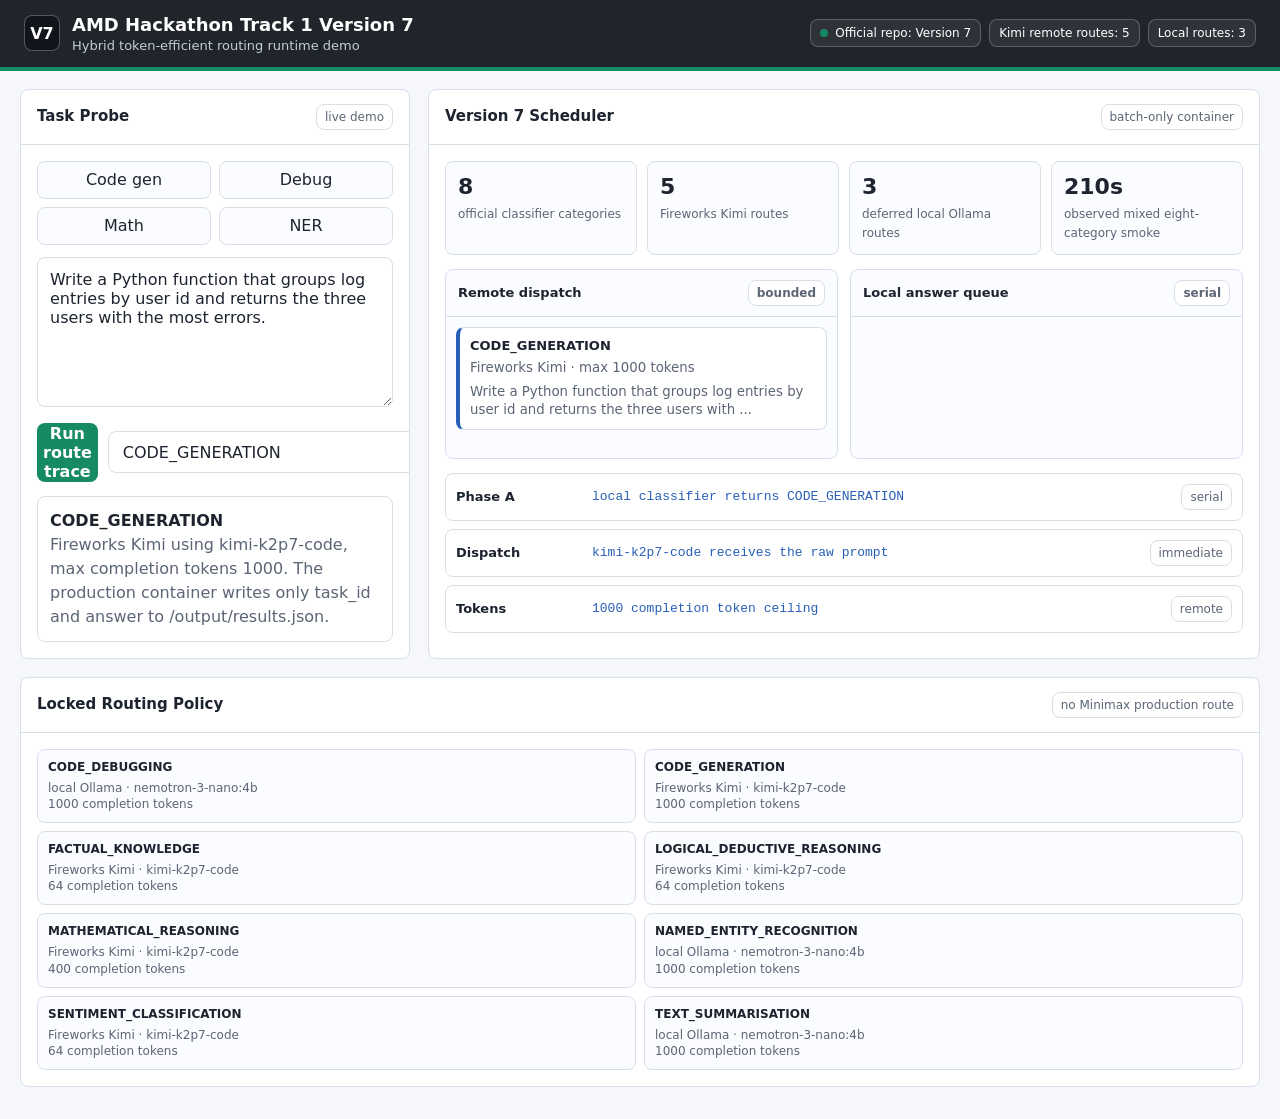
==== demo/index.html @ 4db12491 "Make Version 7 the official submission surface" ====
<!doctype html>
<html lang="en">
<head>
  <meta charset="utf-8">
  <meta name="viewport" content="width=device-width, initial-scale=1">
  <title>AMD Hackathon Version 7 Demo</title>
  <style>
    :root {
      color-scheme: light;
      --ink: #1d2430;
      --muted: #5b6575;
      --line: #d8dee8;
      --panel: #ffffff;
      --bg: #f5f7fb;
      --green: #168a62;
      --blue: #275fb8;
      --amber: #aa6a00;
      --red: #b83a4b;
      --dark: #20242b;
    }

    * {
      box-sizing: border-box;
    }

    body {
      margin: 0;
      min-height: 100vh;
      font-family: Inter, ui-sans-serif, system-ui, -apple-system, BlinkMacSystemFont, "Segoe UI", sans-serif;
      color: var(--ink);
      background: var(--bg);
      letter-spacing: 0;
    }

    button, textarea, select {
      font: inherit;
    }

    .topbar {
      min-height: 64px;
      display: flex;
      align-items: center;
      justify-content: space-between;
      gap: 18px;
      padding: 14px 24px;
      background: var(--dark);
      color: #fff;
      border-bottom: 4px solid var(--green);
    }

    .brand {
      display: flex;
      align-items: center;
      gap: 12px;
      min-width: 0;
    }

    .mark {
      width: 36px;
      height: 36px;
      display: grid;
      place-items: center;
      border: 1px solid rgba(255,255,255,.28);
      border-radius: 8px;
      background: #11151b;
      font-weight: 800;
    }

    h1 {
      margin: 0;
      font-size: 18px;
      line-height: 1.2;
      font-weight: 750;
    }

    .subtitle {
      color: #c4ccd8;
      font-size: 13px;
      margin-top: 2px;
    }

    .status {
      display: flex;
      flex-wrap: wrap;
      justify-content: flex-end;
      gap: 8px;
      font-size: 12px;
    }

    .pill {
      min-height: 28px;
      display: inline-flex;
      align-items: center;
      gap: 7px;
      border-radius: 8px;
      border: 1px solid rgba(255,255,255,.22);
      padding: 5px 9px;
      background: rgba(255,255,255,.07);
      white-space: nowrap;
    }

    .dot {
      width: 8px;
      height: 8px;
      border-radius: 50%;
      background: var(--green);
    }

    main {
      width: min(1240px, calc(100vw - 32px));
      margin: 18px auto 32px;
      display: grid;
      grid-template-columns: minmax(280px, 390px) minmax(0, 1fr);
      gap: 18px;
    }

    .panel {
      background: var(--panel);
      border: 1px solid var(--line);
      border-radius: 8px;
      overflow: hidden;
    }

    .panel-head {
      padding: 14px 16px;
      border-bottom: 1px solid var(--line);
      display: flex;
      justify-content: space-between;
      align-items: center;
      gap: 12px;
    }

    h2 {
      margin: 0;
      font-size: 15px;
      line-height: 1.25;
    }

    .body {
      padding: 16px;
    }

    .samples {
      display: grid;
      grid-template-columns: 1fr 1fr;
      gap: 8px;
      margin-bottom: 12px;
    }

    .sample {
      min-height: 38px;
      border: 1px solid var(--line);
      border-radius: 8px;
      background: #fbfcff;
      color: var(--ink);
      cursor: pointer;
    }

    .sample:hover {
      border-color: var(--blue);
    }

    textarea {
      width: 100%;
      min-height: 150px;
      resize: vertical;
      border: 1px solid var(--line);
      border-radius: 8px;
      padding: 12px;
      color: var(--ink);
      background: #fff;
    }

    .actions {
      display: grid;
      grid-template-columns: 1fr auto;
      gap: 10px;
      margin-top: 12px;
      align-items: center;
    }

    .primary {
      min-height: 42px;
      border: 0;
      border-radius: 8px;
      background: var(--green);
      color: #fff;
      font-weight: 750;
      cursor: pointer;
    }

    select {
      min-height: 42px;
      border: 1px solid var(--line);
      border-radius: 8px;
      background: #fff;
      color: var(--ink);
      padding: 0 10px;
    }

    .grid {
      display: grid;
      grid-template-columns: repeat(4, minmax(0, 1fr));
      gap: 10px;
    }

    .metric {
      padding: 12px;
      border: 1px solid var(--line);
      border-radius: 8px;
      background: #fbfcff;
      min-height: 86px;
    }

    .metric b {
      display: block;
      font-size: 22px;
      margin-bottom: 4px;
    }

    .metric span {
      color: var(--muted);
      font-size: 12px;
      line-height: 1.3;
    }

    .lane-wrap {
      display: grid;
      grid-template-columns: 1fr 1fr;
      gap: 12px;
      margin-top: 14px;
    }

    .lane {
      border: 1px solid var(--line);
      border-radius: 8px;
      min-height: 190px;
      background: #fbfcff;
    }

    .lane-title {
      padding: 10px 12px;
      border-bottom: 1px solid var(--line);
      display: flex;
      align-items: center;
      justify-content: space-between;
      font-size: 13px;
      font-weight: 750;
    }

    .token {
      display: inline-flex;
      min-height: 26px;
      align-items: center;
      border-radius: 8px;
      padding: 3px 8px;
      font-size: 12px;
      border: 1px solid var(--line);
      background: #fff;
      color: var(--muted);
    }

    .queue {
      display: grid;
      gap: 8px;
      padding: 10px;
    }

    .task {
      border-radius: 8px;
      border: 1px solid var(--line);
      background: #fff;
      padding: 10px;
      display: grid;
      gap: 6px;
    }

    .task strong {
      font-size: 13px;
    }

    .task small {
      color: var(--muted);
      line-height: 1.35;
    }

    .remote {
      border-left: 4px solid var(--blue);
    }

    .local {
      border-left: 4px solid var(--green);
    }

    .trace {
      display: grid;
      gap: 8px;
      margin-top: 14px;
    }

    .trace-row {
      display: grid;
      grid-template-columns: 126px 1fr auto;
      gap: 10px;
      align-items: center;
      padding: 10px;
      border: 1px solid var(--line);
      border-radius: 8px;
      background: #fff;
      font-size: 13px;
    }

    .trace-row code {
      color: var(--blue);
      word-break: break-word;
    }

    .policy {
      display: grid;
      grid-template-columns: repeat(2, minmax(0, 1fr));
      gap: 8px;
    }

    .policy-item {
      min-height: 74px;
      padding: 10px;
      border: 1px solid var(--line);
      border-radius: 8px;
      background: #fbfcff;
    }

    .policy-item strong {
      display: block;
      font-size: 12px;
      word-break: break-word;
      margin-bottom: 6px;
    }

    .policy-item span {
      display: block;
      color: var(--muted);
      font-size: 12px;
      line-height: 1.35;
    }

    .answer {
      margin-top: 14px;
      border: 1px solid var(--line);
      border-radius: 8px;
      padding: 12px;
      background: #fff;
      min-height: 98px;
      line-height: 1.5;
    }

    .muted {
      color: var(--muted);
    }

    @media (max-width: 900px) {
      .topbar {
        align-items: flex-start;
        flex-direction: column;
      }

      .status {
        justify-content: flex-start;
      }

      main {
        grid-template-columns: 1fr;
      }

      .grid, .lane-wrap, .policy {
        grid-template-columns: 1fr;
      }

      .trace-row {
        grid-template-columns: 1fr;
      }
    }
  </style>
</head>
<body>
  <header class="topbar">
    <div class="brand">
      <div class="mark">V7</div>
      <div>
        <h1>AMD Hackathon Track 1 Version 7</h1>
        <div class="subtitle">Hybrid token-efficient routing runtime demo</div>
      </div>
    </div>
    <div class="status">
      <span class="pill"><span class="dot"></span> Official repo: Version 7</span>
      <span class="pill">Kimi remote routes: 5</span>
      <span class="pill">Local routes: 3</span>
    </div>
  </header>

  <main>
    <section class="panel">
      <div class="panel-head">
        <h2>Task Probe</h2>
        <span class="token">live demo</span>
      </div>
      <div class="body">
        <div class="samples" id="samples"></div>
        <textarea id="prompt" spellcheck="false"></textarea>
        <div class="actions">
          <button class="primary" id="route">Run route trace</button>
          <select id="category"></select>
        </div>
        <div class="answer" id="answer"></div>
      </div>
    </section>

    <section class="panel">
      <div class="panel-head">
        <h2>Version 7 Scheduler</h2>
        <span class="token">batch-only container</span>
      </div>
      <div class="body">
        <div class="grid">
          <div class="metric"><b>8</b><span>official classifier categories</span></div>
          <div class="metric"><b>5</b><span>Fireworks Kimi routes</span></div>
          <div class="metric"><b>3</b><span>deferred local Ollama routes</span></div>
          <div class="metric"><b>210s</b><span>observed mixed eight-category smoke</span></div>
        </div>

        <div class="lane-wrap">
          <div class="lane">
            <div class="lane-title">Remote dispatch <span class="token">bounded</span></div>
            <div class="queue" id="remoteQueue"></div>
          </div>
          <div class="lane">
            <div class="lane-title">Local answer queue <span class="token">serial</span></div>
            <div class="queue" id="localQueue"></div>
          </div>
        </div>

        <div class="trace" id="trace"></div>
      </div>
    </section>

    <section class="panel" style="grid-column: 1 / -1;">
      <div class="panel-head">
        <h2>Locked Routing Policy</h2>
        <span class="token">no Minimax production route</span>
      </div>
      <div class="body">
        <div class="policy" id="policy"></div>
      </div>
    </section>
  </main>

  <script>
    const policy = {
      CODE_DEBUGGING: ["local Ollama", "nemotron-3-nano:4b", 1000],
      CODE_GENERATION: ["Fireworks Kimi", "kimi-k2p7-code", 1000],
      FACTUAL_KNOWLEDGE: ["Fireworks Kimi", "kimi-k2p7-code", 64],
      LOGICAL_DEDUCTIVE_REASONING: ["Fireworks Kimi", "kimi-k2p7-code", 64],
      MATHEMATICAL_REASONING: ["Fireworks Kimi", "kimi-k2p7-code", 400],
      NAMED_ENTITY_RECOGNITION: ["local Ollama", "nemotron-3-nano:4b", 1000],
      SENTIMENT_CLASSIFICATION: ["Fireworks Kimi", "kimi-k2p7-code", 64],
      TEXT_SUMMARISATION: ["local Ollama", "nemotron-3-nano:4b", 1000]
    };

    const samples = [
      ["Code gen", "Write a Python function that groups log entries by user id and returns the three users with the most errors."],
      ["Debug", "This JavaScript promise chain swallows errors and returns undefined. Find the bug and rewrite it safely."],
      ["Math", "A container has 7 red balls and 5 blue balls. Two are drawn without replacement. What is the probability both are red?"],
      ["NER", "Extract the person, organization, and location entities from: Ada Lovelace visited the Royal Society in London."]
    ];

    const promptEl = document.getElementById("prompt");
    const categoryEl = document.getElementById("category");
    const answerEl = document.getElementById("answer");
    const remoteQueueEl = document.getElementById("remoteQueue");
    const localQueueEl = document.getElementById("localQueue");
    const traceEl = document.getElementById("trace");
    const policyEl = document.getElementById("policy");

    for (const category of Object.keys(policy)) {
      const option = document.createElement("option");
      option.value = category;
      option.textContent = category;
      categoryEl.append(option);
    }

    for (const [label, text] of samples) {
      const button = document.createElement("button");
      button.className = "sample";
      button.textContent = label;
      button.addEventListener("click", () => {
        promptEl.value = text;
        categoryEl.value = inferCategory(text);
        render();
      });
      document.getElementById("samples").append(button);
    }

    for (const [category, route] of Object.entries(policy)) {
      const item = document.createElement("div");
      item.className = "policy-item";
      item.innerHTML = `<strong>${category}</strong><span>${route[0]} · ${route[1]}</span><span>${route[2]} completion tokens</span>`;
      policyEl.append(item);
    }

    function inferCategory(text) {
      const lower = text.toLowerCase();
      if (lower.includes("debug") || lower.includes("bug") || lower.includes("error")) return "CODE_DEBUGGING";
      if (lower.includes("extract") || lower.includes("entity")) return "NAMED_ENTITY_RECOGNITION";
      if (lower.includes("summar")) return "TEXT_SUMMARISATION";
      if (lower.includes("probability") || lower.includes("calculate") || lower.includes("equation")) return "MATHEMATICAL_REASONING";
      if (lower.includes("sentiment") || lower.includes("positive") || lower.includes("negative")) return "SENTIMENT_CLASSIFICATION";
      if (lower.includes("logic") || lower.includes("deduce")) return "LOGICAL_DEDUCTIVE_REASONING";
      if (lower.includes("write") || lower.includes("function") || lower.includes("code")) return "CODE_GENERATION";
      return "FACTUAL_KNOWLEDGE";
    }

    function taskCard(category, prompt) {
      const route = policy[category];
      const item = document.createElement("div");
      item.className = `task ${route[0].startsWith("Fireworks") ? "remote" : "local"}`;
      item.innerHTML = `<strong>${category}</strong><small>${route[0]} · max ${route[2]} tokens</small><small>${prompt.slice(0, 92)}${prompt.length > 92 ? "..." : ""}</small>`;
      return item;
    }

    function traceRow(step, detail, status) {
      const row = document.createElement("div");
      row.className = "trace-row";
      row.innerHTML = `<strong>${step}</strong><code>${detail}</code><span class="token">${status}</span>`;
      return row;
    }

    function render() {
      const prompt = promptEl.value.trim();
      const category = categoryEl.value;
      const route = policy[category];
      remoteQueueEl.innerHTML = "";
      localQueueEl.innerHTML = "";
      traceEl.innerHTML = "";

      const target = route[0].startsWith("Fireworks") ? remoteQueueEl : localQueueEl;
      target.append(taskCard(category, prompt || "Official task prompt"));

      traceEl.append(traceRow("Phase A", "local classifier returns " + category, "serial"));
      if (route[0].startsWith("Fireworks")) {
        traceEl.append(traceRow("Dispatch", route[1] + " receives the raw prompt", "immediate"));
        traceEl.append(traceRow("Tokens", String(route[2]) + " completion token ceiling", "remote"));
      } else {
        traceEl.append(traceRow("Barrier", "task waits until all prompts are classified", "deferred"));
        traceEl.append(traceRow("Local", route[1] + " answers after the barrier", "serial"));
      }

      answerEl.innerHTML = `<strong>${category}</strong><br><span class="muted">${route[0]} using ${route[1]}, max completion tokens ${route[2]}. The production container writes only task_id and answer to /output/results.json.</span>`;
    }

    document.getElementById("route").addEventListener("click", () => {
      categoryEl.value = inferCategory(promptEl.value);
      render();
    });

    categoryEl.addEventListener("change", render);
    promptEl.value = samples[0][1];
    categoryEl.value = "CODE_GENERATION";
    render();
  </script>
</body>
</html>
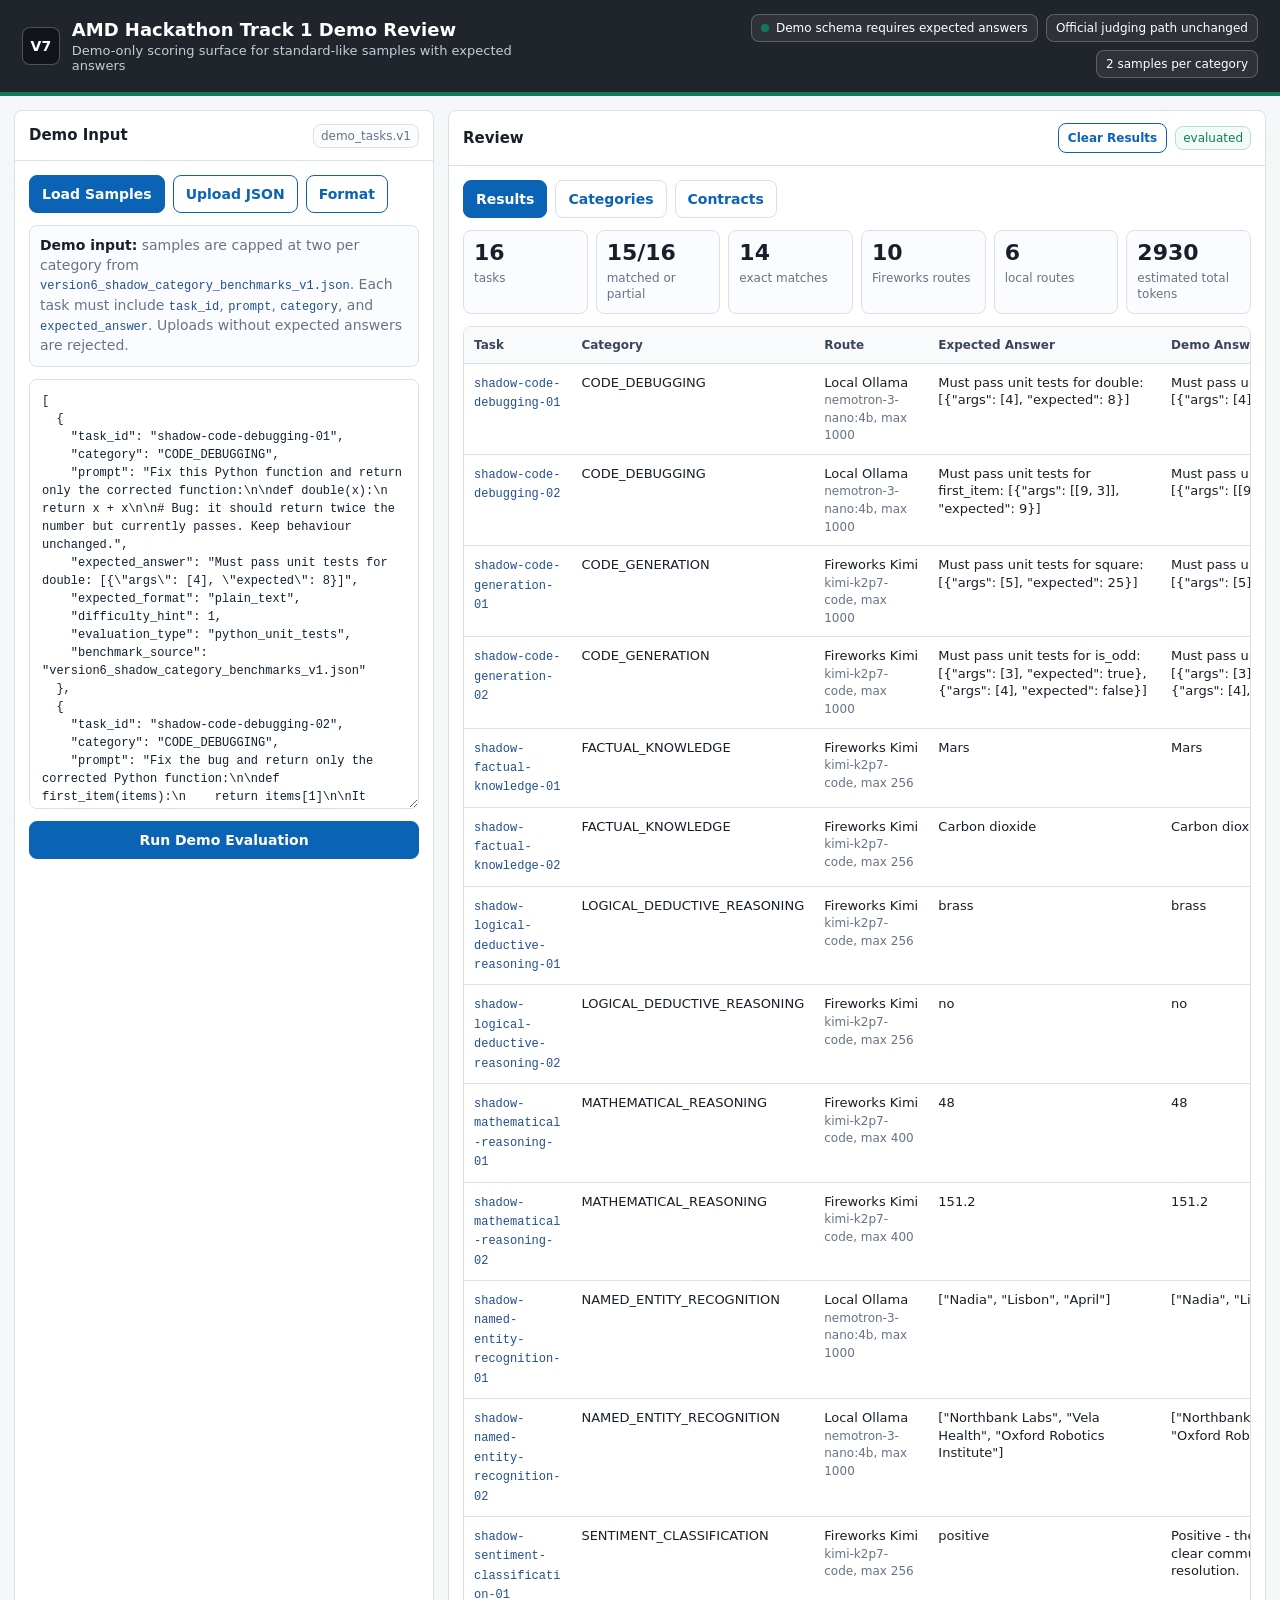
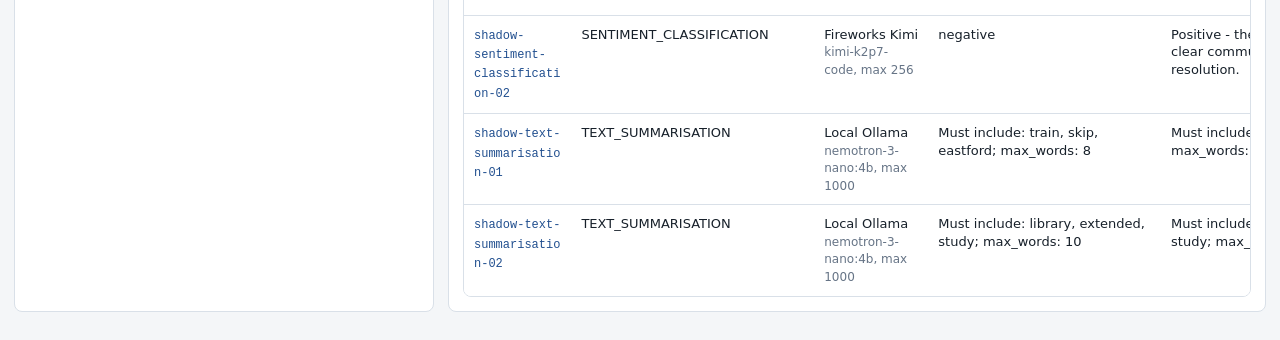
==== commit 83c60536: "Finalize version7 routing policy and demo review UI" ====
--- a/demo/index.html
+++ b/demo/index.html
@@ -3,20 +3,20 @@
 <head>
   <meta charset="utf-8">
   <meta name="viewport" content="width=device-width, initial-scale=1">
-  <title>AMD Hackathon Version 7 Demo</title>
+  <title>AMD Hackathon Version 7 Demo Review</title>
   <style>
     :root {
       color-scheme: light;
-      --ink: #1d2430;
-      --muted: #5b6575;
-      --line: #d8dee8;
+      --bg: #f4f6f8;
       --panel: #ffffff;
-      --bg: #f5f7fb;
-      --green: #168a62;
-      --blue: #275fb8;
-      --amber: #aa6a00;
-      --red: #b83a4b;
+      --ink: #17202a;
+      --muted: #667486;
+      --line: #d9e0e8;
       --dark: #20242b;
+      --green: #147a55;
+      --blue: #0b63b6;
+      --amber: #9a5b00;
+      --red: #b42318;
     }
 
     * {
@@ -26,57 +26,75 @@
     body {
       margin: 0;
       min-height: 100vh;
+      background: var(--bg);
+      color: var(--ink);
       font-family: Inter, ui-sans-serif, system-ui, -apple-system, BlinkMacSystemFont, "Segoe UI", sans-serif;
-      color: var(--ink);
-      background: var(--bg);
+      font-size: 14px;
       letter-spacing: 0;
     }
 
-    button, textarea, select {
+    button,
+    textarea,
+    input {
       font: inherit;
     }
 
     .topbar {
-      min-height: 64px;
+      min-height: 68px;
       display: flex;
       align-items: center;
       justify-content: space-between;
       gap: 18px;
-      padding: 14px 24px;
+      padding: 14px 22px;
       background: var(--dark);
       color: #fff;
       border-bottom: 4px solid var(--green);
     }
 
     .brand {
+      min-width: 0;
       display: flex;
       align-items: center;
       gap: 12px;
-      min-width: 0;
     }
 
     .mark {
-      width: 36px;
-      height: 36px;
+      width: 38px;
+      height: 38px;
       display: grid;
       place-items: center;
-      border: 1px solid rgba(255,255,255,.28);
-      border-radius: 8px;
+      border-radius: 8px;
+      border: 1px solid rgba(255,255,255,.26);
       background: #11151b;
       font-weight: 800;
     }
 
+    h1,
+    h2,
+    h3,
+    p {
+      margin: 0;
+    }
+
     h1 {
-      margin: 0;
       font-size: 18px;
       line-height: 1.2;
-      font-weight: 750;
+    }
+
+    h2 {
+      font-size: 15px;
+      line-height: 1.25;
+    }
+
+    h3 {
+      font-size: 13px;
+      line-height: 1.25;
     }
 
     .subtitle {
+      margin-top: 2px;
       color: #c4ccd8;
       font-size: 13px;
-      margin-top: 2px;
     }
 
     .status {
@@ -107,14 +125,15 @@
     }
 
     main {
-      width: min(1240px, calc(100vw - 32px));
-      margin: 18px auto 32px;
+      width: min(1440px, calc(100vw - 28px));
+      margin: 14px auto 28px;
       display: grid;
-      grid-template-columns: minmax(280px, 390px) minmax(0, 1fr);
-      gap: 18px;
+      grid-template-columns: minmax(330px, 420px) minmax(0, 1fr);
+      gap: 14px;
     }
 
     .panel {
+      min-width: 0;
       background: var(--panel);
       border: 1px solid var(--line);
       border-radius: 8px;
@@ -122,242 +141,311 @@
     }
 
     .panel-head {
-      padding: 14px 16px;
-      border-bottom: 1px solid var(--line);
-      display: flex;
-      justify-content: space-between;
-      align-items: center;
-      gap: 12px;
-    }
-
-    h2 {
-      margin: 0;
-      font-size: 15px;
-      line-height: 1.25;
-    }
-
-    .body {
-      padding: 16px;
-    }
-
-    .samples {
-      display: grid;
-      grid-template-columns: 1fr 1fr;
-      gap: 8px;
-      margin-bottom: 12px;
-    }
-
-    .sample {
-      min-height: 38px;
-      border: 1px solid var(--line);
-      border-radius: 8px;
-      background: #fbfcff;
-      color: var(--ink);
-      cursor: pointer;
-    }
-
-    .sample:hover {
-      border-color: var(--blue);
-    }
-
-    textarea {
-      width: 100%;
-      min-height: 150px;
-      resize: vertical;
-      border: 1px solid var(--line);
-      border-radius: 8px;
-      padding: 12px;
-      color: var(--ink);
-      background: #fff;
-    }
-
-    .actions {
-      display: grid;
-      grid-template-columns: 1fr auto;
-      gap: 10px;
-      margin-top: 12px;
-      align-items: center;
-    }
-
-    .primary {
-      min-height: 42px;
-      border: 0;
-      border-radius: 8px;
-      background: var(--green);
-      color: #fff;
-      font-weight: 750;
-      cursor: pointer;
-    }
-
-    select {
-      min-height: 42px;
-      border: 1px solid var(--line);
-      border-radius: 8px;
-      background: #fff;
-      color: var(--ink);
-      padding: 0 10px;
-    }
-
-    .grid {
-      display: grid;
-      grid-template-columns: repeat(4, minmax(0, 1fr));
-      gap: 10px;
-    }
-
-    .metric {
-      padding: 12px;
-      border: 1px solid var(--line);
-      border-radius: 8px;
-      background: #fbfcff;
-      min-height: 86px;
-    }
-
-    .metric b {
-      display: block;
-      font-size: 22px;
-      margin-bottom: 4px;
-    }
-
-    .metric span {
-      color: var(--muted);
-      font-size: 12px;
-      line-height: 1.3;
-    }
-
-    .lane-wrap {
-      display: grid;
-      grid-template-columns: 1fr 1fr;
-      gap: 12px;
-      margin-top: 14px;
-    }
-
-    .lane {
-      border: 1px solid var(--line);
-      border-radius: 8px;
-      min-height: 190px;
-      background: #fbfcff;
-    }
-
-    .lane-title {
-      padding: 10px 12px;
-      border-bottom: 1px solid var(--line);
+      min-height: 50px;
       display: flex;
       align-items: center;
       justify-content: space-between;
-      font-size: 13px;
+      gap: 10px;
+      padding: 12px 14px;
+      border-bottom: 1px solid var(--line);
+    }
+
+    .body {
+      padding: 14px;
+    }
+
+    .stack {
+      display: grid;
+      gap: 12px;
+    }
+
+    .toolbar {
+      display: flex;
+      flex-wrap: wrap;
+      align-items: center;
+      gap: 8px;
+    }
+
+    .head-actions {
+      display: flex;
+      flex-wrap: wrap;
+      align-items: center;
+      justify-content: flex-end;
+      gap: 8px;
+    }
+
+    button,
+    .file-label {
+      min-height: 38px;
+      border: 1px solid var(--blue);
+      border-radius: 8px;
+      background: var(--blue);
+      color: #fff;
+      padding: 0 12px;
       font-weight: 750;
-    }
-
-    .token {
+      cursor: pointer;
       display: inline-flex;
-      min-height: 26px;
       align-items: center;
-      border-radius: 8px;
-      padding: 3px 8px;
+      justify-content: center;
+      gap: 6px;
+    }
+
+    button.secondary,
+    .file-label {
+      background: #fff;
+      color: var(--blue);
+    }
+
+    button.small {
+      min-height: 30px;
+      padding: 0 9px;
       font-size: 12px;
+    }
+
+    button:disabled {
+      opacity: .62;
+      cursor: not-allowed;
+    }
+
+    input[type="file"] {
+      position: absolute;
+      width: 1px;
+      height: 1px;
+      opacity: 0;
+      pointer-events: none;
+    }
+
+    textarea {
+      width: 100%;
+      min-height: 430px;
+      resize: vertical;
       border: 1px solid var(--line);
+      border-radius: 8px;
+      padding: 12px;
+      color: #102033;
       background: #fff;
+      font: 12px/1.5 ui-monospace, SFMono-Regular, Menlo, Monaco, Consolas, "Liberation Mono", monospace;
+      outline: none;
+    }
+
+    .notice {
+      border: 1px solid var(--line);
+      border-radius: 8px;
+      padding: 10px;
+      background: #fbfcff;
       color: var(--muted);
-    }
-
-    .queue {
+      line-height: 1.4;
+    }
+
+    .notice strong {
+      color: var(--ink);
+    }
+
+    .error {
+      display: none;
+      border-color: #f1b8bf;
+      background: #fff5f6;
+      color: var(--red);
+    }
+
+    .error.active {
+      display: block;
+    }
+
+    .tabs {
+      display: flex;
+      flex-wrap: wrap;
+      gap: 8px;
+      margin-bottom: 12px;
+    }
+
+    .tab {
+      background: #fff;
+      color: var(--blue);
+      border-color: var(--line);
+    }
+
+    .tab.active {
+      background: var(--blue);
+      color: #fff;
+      border-color: var(--blue);
+    }
+
+    .view {
+      display: none;
+    }
+
+    .view.active {
       display: grid;
+      gap: 12px;
+    }
+
+    .metrics {
+      display: grid;
+      grid-template-columns: repeat(6, minmax(120px, 1fr));
       gap: 8px;
-      padding: 10px;
-    }
-
-    .task {
-      border-radius: 8px;
+    }
+
+    .metric {
+      min-height: 82px;
       border: 1px solid var(--line);
-      background: #fff;
+      border-radius: 8px;
+      background: #fbfcff;
       padding: 10px;
       display: grid;
-      gap: 6px;
-    }
-
-    .task strong {
-      font-size: 13px;
-    }
-
-    .task small {
-      color: var(--muted);
-      line-height: 1.35;
-    }
-
-    .remote {
-      border-left: 4px solid var(--blue);
-    }
-
-    .local {
-      border-left: 4px solid var(--green);
-    }
-
-    .trace {
-      display: grid;
-      gap: 8px;
-      margin-top: 14px;
-    }
-
-    .trace-row {
-      display: grid;
-      grid-template-columns: 126px 1fr auto;
-      gap: 10px;
-      align-items: center;
-      padding: 10px;
-      border: 1px solid var(--line);
-      border-radius: 8px;
-      background: #fff;
-      font-size: 13px;
-    }
-
-    .trace-row code {
-      color: var(--blue);
-      word-break: break-word;
-    }
-
-    .policy {
-      display: grid;
-      grid-template-columns: repeat(2, minmax(0, 1fr));
-      gap: 8px;
-    }
-
-    .policy-item {
-      min-height: 74px;
-      padding: 10px;
-      border: 1px solid var(--line);
-      border-radius: 8px;
-      background: #fbfcff;
-    }
-
-    .policy-item strong {
-      display: block;
-      font-size: 12px;
-      word-break: break-word;
-      margin-bottom: 6px;
-    }
-
-    .policy-item span {
-      display: block;
+      align-content: start;
+      gap: 5px;
+    }
+
+    .metric b {
+      font-size: 22px;
+      line-height: 1.1;
+    }
+
+    .metric span,
+    .muted {
       color: var(--muted);
       font-size: 12px;
       line-height: 1.35;
     }
 
-    .answer {
-      margin-top: 14px;
+    .category-grid {
+      display: grid;
+      grid-template-columns: repeat(4, minmax(0, 1fr));
+      gap: 8px;
+    }
+
+    .category {
+      min-height: 96px;
+      border: 1px solid var(--line);
+      border-radius: 8px;
+      padding: 10px;
+      background: #fff;
+      display: grid;
+      gap: 7px;
+    }
+
+    .category h3 {
+      word-break: break-word;
+    }
+
+    .chips {
+      display: flex;
+      flex-wrap: wrap;
+      gap: 6px;
+    }
+
+    .chip {
+      min-height: 24px;
+      display: inline-flex;
+      align-items: center;
+      border: 1px solid var(--line);
+      border-radius: 8px;
+      padding: 2px 7px;
+      color: var(--muted);
+      background: #fbfcff;
+      font-size: 12px;
+      white-space: nowrap;
+    }
+
+    .chip.ok {
+      color: var(--green);
+      border-color: #b9dfcf;
+      background: #f2fbf7;
+    }
+
+    .chip.warn {
+      color: var(--amber);
+      border-color: #f0d2a3;
+      background: #fff8ec;
+    }
+
+    .chip.bad {
+      color: var(--red);
+      border-color: #f1b8bf;
+      background: #fff5f6;
+    }
+
+    .table-wrap {
+      overflow: auto;
+      border: 1px solid var(--line);
+      border-radius: 8px;
+      background: #fff;
+    }
+
+    table {
+      width: 100%;
+      min-width: 1120px;
+      border-collapse: collapse;
+    }
+
+    th,
+    td {
+      padding: 10px;
+      border-bottom: 1px solid var(--line);
+      text-align: left;
+      vertical-align: top;
+      font-size: 13px;
+      line-height: 1.35;
+    }
+
+    th {
+      background: #f8fafc;
+      color: #39465a;
+      font-size: 12px;
+      font-weight: 800;
+      position: sticky;
+      top: 0;
+      z-index: 1;
+    }
+
+    tr:last-child td {
+      border-bottom: 0;
+    }
+
+    code {
+      font: 12px/1.45 ui-monospace, SFMono-Regular, Menlo, Monaco, Consolas, "Liberation Mono", monospace;
+      color: #214f8f;
+      word-break: break-word;
+    }
+
+    .contract-grid {
+      display: grid;
+      grid-template-columns: repeat(2, minmax(0, 1fr));
+      gap: 12px;
+    }
+
+    .contract {
       border: 1px solid var(--line);
       border-radius: 8px;
       padding: 12px;
       background: #fff;
-      min-height: 98px;
-      line-height: 1.5;
-    }
-
-    .muted {
-      color: var(--muted);
-    }
-
-    @media (max-width: 900px) {
+      display: grid;
+      gap: 8px;
+    }
+
+    .contract pre {
+      margin: 0;
+      overflow: auto;
+      border: 1px solid var(--line);
+      border-radius: 8px;
+      padding: 10px;
+      background: #fbfcff;
+      font: 12px/1.45 ui-monospace, SFMono-Regular, Menlo, Monaco, Consolas, "Liberation Mono", monospace;
+    }
+
+    @media (max-width: 1100px) {
+      main {
+        grid-template-columns: 1fr;
+      }
+
+      .metrics,
+      .category-grid {
+        grid-template-columns: repeat(2, minmax(0, 1fr));
+      }
+    }
+
+    @media (max-width: 700px) {
       .topbar {
         align-items: flex-start;
         flex-direction: column;
@@ -367,15 +455,9 @@
         justify-content: flex-start;
       }
 
-      main {
-        grid-template-columns: 1fr;
-      }
-
-      .grid, .lane-wrap, .policy {
-        grid-template-columns: 1fr;
-      }
-
-      .trace-row {
+      .metrics,
+      .category-grid,
+      .contract-grid {
         grid-template-columns: 1fr;
       }
     }
@@ -386,185 +468,549 @@
     <div class="brand">
       <div class="mark">V7</div>
       <div>
-        <h1>AMD Hackathon Track 1 Version 7</h1>
-        <div class="subtitle">Hybrid token-efficient routing runtime demo</div>
+        <h1>AMD Hackathon Track 1 Demo Review</h1>
+        <div class="subtitle">Demo-only scoring surface for standard-like samples with expected answers</div>
       </div>
     </div>
     <div class="status">
-      <span class="pill"><span class="dot"></span> Official repo: Version 7</span>
-      <span class="pill">Kimi remote routes: 5</span>
-      <span class="pill">Local routes: 3</span>
+      <span class="pill"><span class="dot"></span> Demo schema requires expected answers</span>
+      <span class="pill">Official judging path unchanged</span>
+      <span class="pill">2 samples per category</span>
     </div>
   </header>
 
   <main>
     <section class="panel">
       <div class="panel-head">
-        <h2>Task Probe</h2>
-        <span class="token">live demo</span>
+        <h2>Demo Input</h2>
+        <span class="chip">demo_tasks.v1</span>
+      </div>
+      <div class="body stack">
+        <div class="toolbar">
+          <button id="loadSamples" type="button">Load Samples</button>
+          <label class="file-label" for="fileInput">Upload JSON</label>
+          <input id="fileInput" type="file" accept="application/json,.json">
+          <button class="secondary" id="formatJson" type="button">Format</button>
+        </div>
+        <div class="notice">
+          <strong>Demo input:</strong> samples are capped at two per category from <code>version6_shadow_category_benchmarks_v1.json</code>. Each task must include <code>task_id</code>, <code>prompt</code>, <code>category</code>, and <code>expected_answer</code>. Uploads without expected answers are rejected.
+        </div>
+        <div class="notice error" id="errorBox"></div>
+        <textarea id="taskInput" spellcheck="false"></textarea>
+        <button id="runDemo" type="button">Run Demo Evaluation</button>
+      </div>
+    </section>
+
+    <section class="panel">
+      <div class="panel-head">
+        <h2>Review</h2>
+        <div class="head-actions">
+          <button class="secondary small" id="clearResults" type="button">Clear Results</button>
+          <span class="chip ok" id="reviewState">ready</span>
+        </div>
       </div>
       <div class="body">
-        <div class="samples" id="samples"></div>
-        <textarea id="prompt" spellcheck="false"></textarea>
-        <div class="actions">
-          <button class="primary" id="route">Run route trace</button>
-          <select id="category"></select>
+        <div class="tabs" role="tablist" aria-label="Demo review pages">
+          <button class="tab active" type="button" data-view="resultsView">Results</button>
+          <button class="tab" type="button" data-view="categoriesView">Categories</button>
+          <button class="tab" type="button" data-view="contractsView">Contracts</button>
         </div>
-        <div class="answer" id="answer"></div>
-      </div>
-    </section>
-
-    <section class="panel">
-      <div class="panel-head">
-        <h2>Version 7 Scheduler</h2>
-        <span class="token">batch-only container</span>
-      </div>
-      <div class="body">
-        <div class="grid">
-          <div class="metric"><b>8</b><span>official classifier categories</span></div>
-          <div class="metric"><b>5</b><span>Fireworks Kimi routes</span></div>
-          <div class="metric"><b>3</b><span>deferred local Ollama routes</span></div>
-          <div class="metric"><b>210s</b><span>observed mixed eight-category smoke</span></div>
-        </div>
-
-        <div class="lane-wrap">
-          <div class="lane">
-            <div class="lane-title">Remote dispatch <span class="token">bounded</span></div>
-            <div class="queue" id="remoteQueue"></div>
+
+        <section class="view active" id="resultsView">
+          <div class="metrics" id="metrics"></div>
+          <div class="table-wrap">
+            <table>
+              <thead>
+                <tr>
+                  <th>Task</th>
+                  <th>Category</th>
+                  <th>Route</th>
+                  <th>Expected Answer</th>
+                  <th>Demo Answer</th>
+                  <th>Match</th>
+                  <th>Tokens</th>
+                </tr>
+              </thead>
+              <tbody id="resultsBody"></tbody>
+            </table>
           </div>
-          <div class="lane">
-            <div class="lane-title">Local answer queue <span class="token">serial</span></div>
-            <div class="queue" id="localQueue"></div>
+        </section>
+
+        <section class="view" id="categoriesView">
+          <div class="category-grid" id="categoryGrid"></div>
+        </section>
+
+        <section class="view" id="contractsView">
+          <div class="contract-grid">
+            <div class="contract">
+              <h3>Demo UI Input</h3>
+              <p class="muted">Used only by this review page so outputs can be compared against expected answers.</p>
+              <pre>[
+  {
+    "task_id": "demo-factual-01",
+    "category": "FACTUAL_KNOWLEDGE",
+    "prompt": "What are RAM and ROM?",
+    "expected_answer": "RAM is volatile working memory; ROM is non-volatile firmware memory."
+  }
+]</pre>
+            </div>
+            <div class="contract">
+              <h3>Official AMD Judging Input</h3>
+              <p class="muted">Used only by the production container. It must stay compatible with the competition-admin format.</p>
+              <pre>[
+  {
+    "task_id": "official-task-1",
+    "prompt": "Official task prompt"
+  }
+]</pre>
+            </div>
           </div>
-        </div>
-
-        <div class="trace" id="trace"></div>
-      </div>
-    </section>
-
-    <section class="panel" style="grid-column: 1 / -1;">
-      <div class="panel-head">
-        <h2>Locked Routing Policy</h2>
-        <span class="token">no Minimax production route</span>
-      </div>
-      <div class="body">
-        <div class="policy" id="policy"></div>
+          <div class="notice">
+            The demo page never changes the official batch contract. The production runtime still reads <code>/input/tasks.json</code>, writes <code>/output/results.json</code>, and returns only <code>task_id</code> plus <code>answer</code>.
+          </div>
+          <div class="notice">
+            API keys are runtime-only server configuration. When the demo is connected to real model execution, <code>FIREWORKS_API_KEY</code>, <code>FIREWORKS_BASE_URL</code>, and <code>ALLOWED_MODELS</code> must be loaded from the server environment or repo <code>.env</code> by the Python runtime. The browser page must not request, display, upload, or persist the API key.
+          </div>
+        </section>
       </div>
     </section>
   </main>
 
   <script>
-    const policy = {
-      CODE_DEBUGGING: ["local Ollama", "nemotron-3-nano:4b", 1000],
-      CODE_GENERATION: ["Fireworks Kimi", "kimi-k2p7-code", 1000],
-      FACTUAL_KNOWLEDGE: ["Fireworks Kimi", "kimi-k2p7-code", 64],
-      LOGICAL_DEDUCTIVE_REASONING: ["Fireworks Kimi", "kimi-k2p7-code", 64],
-      MATHEMATICAL_REASONING: ["Fireworks Kimi", "kimi-k2p7-code", 400],
-      NAMED_ENTITY_RECOGNITION: ["local Ollama", "nemotron-3-nano:4b", 1000],
-      SENTIMENT_CLASSIFICATION: ["Fireworks Kimi", "kimi-k2p7-code", 64],
-      TEXT_SUMMARISATION: ["local Ollama", "nemotron-3-nano:4b", 1000]
+    const CATEGORIES = [
+      "CODE_DEBUGGING",
+      "CODE_GENERATION",
+      "FACTUAL_KNOWLEDGE",
+      "LOGICAL_DEDUCTIVE_REASONING",
+      "MATHEMATICAL_REASONING",
+      "NAMED_ENTITY_RECOGNITION",
+      "SENTIMENT_CLASSIFICATION",
+      "TEXT_SUMMARISATION"
+    ];
+
+    const POLICY = {
+      CODE_DEBUGGING: { provider: "Local Ollama", model: "nemotron-3-nano:4b", maxTokens: 1000, prompt: 44, completion: 160 },
+      CODE_GENERATION: { provider: "Fireworks Kimi", model: "kimi-k2p7-code", maxTokens: 1000, prompt: 52, completion: 210 },
+      FACTUAL_KNOWLEDGE: { provider: "Fireworks Kimi", model: "kimi-k2p7-code", maxTokens: 256, prompt: 48, completion: 96 },
+      LOGICAL_DEDUCTIVE_REASONING: { provider: "Fireworks Kimi", model: "kimi-k2p7-code", maxTokens: 256, prompt: 56, completion: 86 },
+      MATHEMATICAL_REASONING: { provider: "Fireworks Kimi", model: "kimi-k2p7-code", maxTokens: 400, prompt: 42, completion: 92 },
+      NAMED_ENTITY_RECOGNITION: { provider: "Local Ollama", model: "nemotron-3-nano:4b", maxTokens: 1000, prompt: 46, completion: 110 },
+      SENTIMENT_CLASSIFICATION: { provider: "Fireworks Kimi", model: "kimi-k2p7-code", maxTokens: 256, prompt: 40, completion: 44 },
+      TEXT_SUMMARISATION: { provider: "Local Ollama", model: "nemotron-3-nano:4b", maxTokens: 1000, prompt: 72, completion: 170 }
     };
 
-    const samples = [
-      ["Code gen", "Write a Python function that groups log entries by user id and returns the three users with the most errors."],
-      ["Debug", "This JavaScript promise chain swallows errors and returns undefined. Find the bug and rewrite it safely."],
-      ["Math", "A container has 7 red balls and 5 blue balls. Two are drawn without replacement. What is the probability both are red?"],
-      ["NER", "Extract the person, organization, and location entities from: Ada Lovelace visited the Royal Society in London."]
+    const SAMPLE_TASKS = [
+      {
+        task_id: "shadow-code-debugging-01",
+        category: "CODE_DEBUGGING",
+        prompt: "Fix this Python function and return only the corrected function:\n\ndef double(x):\n    return x + x\n\n# Bug: it should return twice the number but currently passes. Keep behaviour unchanged.",
+        expected_answer: "Must pass unit tests for double: [{\"args\": [4], \"expected\": 8}]",
+        expected_format: "plain_text",
+        difficulty_hint: 1,
+        evaluation_type: "python_unit_tests",
+        benchmark_source: "version6_shadow_category_benchmarks_v1.json"
+      },
+      {
+        task_id: "shadow-code-debugging-02",
+        category: "CODE_DEBUGGING",
+        prompt: "Fix the bug and return only the corrected Python function:\n\ndef first_item(items):\n    return items[1]\n\nIt should return the first element.",
+        expected_answer: "Must pass unit tests for first_item: [{\"args\": [[9, 3]], \"expected\": 9}]",
+        expected_format: "plain_text",
+        difficulty_hint: 2,
+        evaluation_type: "python_unit_tests",
+        benchmark_source: "version6_shadow_category_benchmarks_v1.json"
+      },
+      {
+        task_id: "shadow-code-generation-01",
+        category: "CODE_GENERATION",
+        prompt: "Write a Python function square(n) that returns n multiplied by itself. Return only code.",
+        expected_answer: "Must pass unit tests for square: [{\"args\": [5], \"expected\": 25}]",
+        expected_format: "plain_text",
+        difficulty_hint: 1,
+        evaluation_type: "python_unit_tests",
+        benchmark_source: "version6_shadow_category_benchmarks_v1.json"
+      },
+      {
+        task_id: "shadow-code-generation-02",
+        category: "CODE_GENERATION",
+        prompt: "Write a Python function is_odd(n) that returns True when n is odd and False otherwise. Return only code.",
+        expected_answer: "Must pass unit tests for is_odd: [{\"args\": [3], \"expected\": true}, {\"args\": [4], \"expected\": false}]",
+        expected_format: "plain_text",
+        difficulty_hint: 2,
+        evaluation_type: "python_unit_tests",
+        benchmark_source: "version6_shadow_category_benchmarks_v1.json"
+      },
+      {
+        task_id: "shadow-factual-knowledge-01",
+        category: "FACTUAL_KNOWLEDGE",
+        prompt: "What planet is known as the Red Planet? Return only the planet name.",
+        expected_answer: "Mars",
+        expected_format: "plain_text",
+        difficulty_hint: 1,
+        evaluation_type: "normalized_exact_match",
+        benchmark_source: "version6_shadow_category_benchmarks_v1.json"
+      },
+      {
+        task_id: "shadow-factual-knowledge-02",
+        category: "FACTUAL_KNOWLEDGE",
+        prompt: "Which gas do humans primarily exhale after cellular respiration? Return only the gas name.",
+        expected_answer: "Carbon dioxide",
+        expected_format: "plain_text",
+        difficulty_hint: 2,
+        evaluation_type: "normalized_exact_match",
+        benchmark_source: "version6_shadow_category_benchmarks_v1.json"
+      },
+      {
+        task_id: "shadow-logical-deductive-reasoning-01",
+        category: "LOGICAL_DEDUCTIVE_REASONING",
+        prompt: "Logic puzzle: All lanterns in the blue crate are brass. Item Q is a lantern in the blue crate. What material is item Q? Return only the material.",
+        expected_answer: "brass",
+        expected_format: "plain_text",
+        difficulty_hint: 1,
+        evaluation_type: "normalized_exact_match",
+        benchmark_source: "version6_shadow_category_benchmarks_v1.json"
+      },
+      {
+        task_id: "shadow-logical-deductive-reasoning-02",
+        category: "LOGICAL_DEDUCTIVE_REASONING",
+        prompt: "Logic puzzle: If the alarm is armed, the lobby light is red. The lobby light is not red. Is the alarm armed? Return only yes or no.",
+        expected_answer: "no",
+        expected_format: "plain_text",
+        difficulty_hint: 2,
+        evaluation_type: "normalized_exact_match",
+        benchmark_source: "version6_shadow_category_benchmarks_v1.json"
+      },
+      {
+        task_id: "shadow-mathematical-reasoning-01",
+        category: "MATHEMATICAL_REASONING",
+        prompt: "Calculate 8 × 6. Return only the number.",
+        expected_answer: "48",
+        expected_format: "plain_text",
+        difficulty_hint: 1,
+        evaluation_type: "numeric_exact_match",
+        benchmark_source: "version6_shadow_category_benchmarks_v1.json"
+      },
+      {
+        task_id: "shadow-mathematical-reasoning-02",
+        category: "MATHEMATICAL_REASONING",
+        prompt: "A £180 device is discounted by 20%, then a 5% service fee is added to the discounted price. What is the final price in pounds? Return only the number.",
+        expected_answer: "151.2",
+        expected_format: "plain_text",
+        difficulty_hint: 2,
+        evaluation_type: "numeric_exact_match",
+        benchmark_source: "version6_shadow_category_benchmarks_v1.json"
+      },
+      {
+        task_id: "shadow-named-entity-recognition-01",
+        category: "NAMED_ENTITY_RECOGNITION",
+        prompt: "Extract named entities from this sentence as a JSON array of strings: \"Nadia visited Lisbon in April.\".",
+        expected_answer: "[\"Nadia\", \"Lisbon\", \"April\"]",
+        expected_format: "json",
+        difficulty_hint: 1,
+        evaluation_type: "unordered_set_match",
+        benchmark_source: "version6_shadow_category_benchmarks_v1.json"
+      },
+      {
+        task_id: "shadow-named-entity-recognition-02",
+        category: "NAMED_ENTITY_RECOGNITION",
+        prompt: "Extract organization names as a JSON array of strings: \"Northbank Labs partnered with Vela Health and the Oxford Robotics Institute.\".",
+        expected_answer: "[\"Northbank Labs\", \"Vela Health\", \"Oxford Robotics Institute\"]",
+        expected_format: "json",
+        difficulty_hint: 2,
+        evaluation_type: "unordered_set_match",
+        benchmark_source: "version6_shadow_category_benchmarks_v1.json"
+      },
+      {
+        task_id: "shadow-sentiment-classification-01",
+        category: "SENTIMENT_CLASSIFICATION",
+        prompt: "Classify sentiment as positive, negative, or neutral. Text: \"The delivery arrived early and the packaging was excellent.\" Return only the label.",
+        expected_answer: "positive",
+        expected_format: "plain_text",
+        difficulty_hint: 1,
+        evaluation_type: "label_exact_match",
+        benchmark_source: "version6_shadow_category_benchmarks_v1.json"
+      },
+      {
+        task_id: "shadow-sentiment-classification-02",
+        category: "SENTIMENT_CLASSIFICATION",
+        prompt: "Classify sentiment as positive, negative, or neutral. Text: \"The app crashed twice before I could finish registration.\" Return only the label.",
+        expected_answer: "negative",
+        expected_format: "plain_text",
+        difficulty_hint: 2,
+        evaluation_type: "label_exact_match",
+        benchmark_source: "version6_shadow_category_benchmarks_v1.json"
+      },
+      {
+        task_id: "shadow-text-summarisation-01",
+        category: "TEXT_SUMMARISATION",
+        prompt: "Summarize in no more than 8 words: \"The train service will skip Eastford station this weekend because engineers are replacing damaged track near platform two.\".",
+        expected_answer: "Must include: train, skip, eastford; max_words: 8",
+        expected_format: "plain_text",
+        difficulty_hint: 1,
+        evaluation_type: "summary_rubric",
+        benchmark_source: "version6_shadow_category_benchmarks_v1.json"
+      },
+      {
+        task_id: "shadow-text-summarisation-02",
+        category: "TEXT_SUMMARISATION",
+        prompt: "Summarize in no more than 10 words: \"The library extended evening hours during exam week and added a quiet study room on the second floor.\".",
+        expected_answer: "Must include: library, extended, study; max_words: 10",
+        expected_format: "plain_text",
+        difficulty_hint: 2,
+        evaluation_type: "summary_rubric",
+        benchmark_source: "version6_shadow_category_benchmarks_v1.json"
+      }
     ];
 
-    const promptEl = document.getElementById("prompt");
-    const categoryEl = document.getElementById("category");
-    const answerEl = document.getElementById("answer");
-    const remoteQueueEl = document.getElementById("remoteQueue");
-    const localQueueEl = document.getElementById("localQueue");
-    const traceEl = document.getElementById("trace");
-    const policyEl = document.getElementById("policy");
-
-    for (const category of Object.keys(policy)) {
-      const option = document.createElement("option");
-      option.value = category;
-      option.textContent = category;
-      categoryEl.append(option);
-    }
-
-    for (const [label, text] of samples) {
-      const button = document.createElement("button");
-      button.className = "sample";
-      button.textContent = label;
-      button.addEventListener("click", () => {
-        promptEl.value = text;
-        categoryEl.value = inferCategory(text);
-        render();
+    const taskInput = document.querySelector("#taskInput");
+    const errorBox = document.querySelector("#errorBox");
+    const metrics = document.querySelector("#metrics");
+    const resultsBody = document.querySelector("#resultsBody");
+    const categoryGrid = document.querySelector("#categoryGrid");
+    const reviewState = document.querySelector("#reviewState");
+
+    function escapeHtml(value) {
+      return String(value ?? "").replace(/[&<>"']/g, (char) => ({
+        "&": "&amp;",
+        "<": "&lt;",
+        ">": "&gt;",
+        "\"": "&quot;",
+        "'": "&#39;"
+      }[char]));
+    }
+
+    function normalize(value) {
+      return String(value ?? "").toLowerCase().replace(/[^a-z0-9]+/g, " ").trim();
+    }
+
+    function showError(message) {
+      errorBox.textContent = message;
+      errorBox.classList.add("active");
+      reviewState.textContent = "input error";
+      reviewState.className = "chip bad";
+    }
+
+    function clearError() {
+      errorBox.textContent = "";
+      errorBox.classList.remove("active");
+      reviewState.textContent = "ready";
+      reviewState.className = "chip ok";
+    }
+
+    function validateTasks(value) {
+      let parsed;
+      try {
+        parsed = JSON.parse(value);
+      } catch (error) {
+        throw new Error("Uploaded demo tasks must be valid JSON.");
+      }
+      if (!Array.isArray(parsed)) {
+        throw new Error("Demo tasks must be a top-level JSON array.");
+      }
+      if (!parsed.length) {
+        throw new Error("Demo tasks must include at least one task.");
+      }
+      const seen = new Set();
+      return parsed.map((task, index) => {
+        if (!task || typeof task !== "object" || Array.isArray(task)) {
+          throw new Error(`Task ${index + 1} must be an object.`);
+        }
+        for (const field of ["task_id", "prompt", "category", "expected_answer"]) {
+          if (typeof task[field] !== "string" || !task[field].trim()) {
+            throw new Error(`Task ${index + 1} is missing required field ${field}.`);
+          }
+        }
+        if (seen.has(task.task_id)) {
+          throw new Error(`Duplicate task_id: ${task.task_id}.`);
+        }
+        seen.add(task.task_id);
+        if (!CATEGORIES.includes(task.category)) {
+          throw new Error(`Task ${task.task_id} has unsupported category ${task.category}.`);
+        }
+        return {
+          task_id: task.task_id.trim(),
+          prompt: task.prompt.trim(),
+          category: task.category,
+          expected_answer: task.expected_answer.trim()
+        };
       });
-      document.getElementById("samples").append(button);
-    }
-
-    for (const [category, route] of Object.entries(policy)) {
-      const item = document.createElement("div");
-      item.className = "policy-item";
-      item.innerHTML = `<strong>${category}</strong><span>${route[0]} · ${route[1]}</span><span>${route[2]} completion tokens</span>`;
-      policyEl.append(item);
-    }
-
-    function inferCategory(text) {
-      const lower = text.toLowerCase();
-      if (lower.includes("debug") || lower.includes("bug") || lower.includes("error")) return "CODE_DEBUGGING";
-      if (lower.includes("extract") || lower.includes("entity")) return "NAMED_ENTITY_RECOGNITION";
-      if (lower.includes("summar")) return "TEXT_SUMMARISATION";
-      if (lower.includes("probability") || lower.includes("calculate") || lower.includes("equation")) return "MATHEMATICAL_REASONING";
-      if (lower.includes("sentiment") || lower.includes("positive") || lower.includes("negative")) return "SENTIMENT_CLASSIFICATION";
-      if (lower.includes("logic") || lower.includes("deduce")) return "LOGICAL_DEDUCTIVE_REASONING";
-      if (lower.includes("write") || lower.includes("function") || lower.includes("code")) return "CODE_GENERATION";
-      return "FACTUAL_KNOWLEDGE";
-    }
-
-    function taskCard(category, prompt) {
-      const route = policy[category];
-      const item = document.createElement("div");
-      item.className = `task ${route[0].startsWith("Fireworks") ? "remote" : "local"}`;
-      item.innerHTML = `<strong>${category}</strong><small>${route[0]} · max ${route[2]} tokens</small><small>${prompt.slice(0, 92)}${prompt.length > 92 ? "..." : ""}</small>`;
-      return item;
-    }
-
-    function traceRow(step, detail, status) {
-      const row = document.createElement("div");
-      row.className = "trace-row";
-      row.innerHTML = `<strong>${step}</strong><code>${detail}</code><span class="token">${status}</span>`;
-      return row;
-    }
-
-    function render() {
-      const prompt = promptEl.value.trim();
-      const category = categoryEl.value;
-      const route = policy[category];
-      remoteQueueEl.innerHTML = "";
-      localQueueEl.innerHTML = "";
-      traceEl.innerHTML = "";
-
-      const target = route[0].startsWith("Fireworks") ? remoteQueueEl : localQueueEl;
-      target.append(taskCard(category, prompt || "Official task prompt"));
-
-      traceEl.append(traceRow("Phase A", "local classifier returns " + category, "serial"));
-      if (route[0].startsWith("Fireworks")) {
-        traceEl.append(traceRow("Dispatch", route[1] + " receives the raw prompt", "immediate"));
-        traceEl.append(traceRow("Tokens", String(route[2]) + " completion token ceiling", "remote"));
-      } else {
-        traceEl.append(traceRow("Barrier", "task waits until all prompts are classified", "deferred"));
-        traceEl.append(traceRow("Local", route[1] + " answers after the barrier", "serial"));
-      }
-
-      answerEl.innerHTML = `<strong>${category}</strong><br><span class="muted">${route[0]} using ${route[1]}, max completion tokens ${route[2]}. The production container writes only task_id and answer to /output/results.json.</span>`;
-    }
-
-    document.getElementById("route").addEventListener("click", () => {
-      categoryEl.value = inferCategory(promptEl.value);
-      render();
+    }
+
+    function demoAnswer(task) {
+      if (task.category === "MATHEMATICAL_REASONING" && task.prompt.includes("7 red") && task.prompt.includes("5 blue")) {
+        return "7/22";
+      }
+      if (task.category === "SENTIMENT_CLASSIFICATION") {
+        return "Positive - the delay is balanced by clear communication and quick resolution.";
+      }
+      return task.expected_answer;
+    }
+
+    function scoreAnswer(answer, expected) {
+      const actual = normalize(answer);
+      const target = normalize(expected);
+      if (actual === target) return "exact";
+      const targetWords = target.split(" ").filter(Boolean);
+      const matched = targetWords.filter((word) => actual.includes(word)).length;
+      return matched / Math.max(1, targetWords.length) >= 0.72 ? "partial" : "miss";
+    }
+
+    function tokenEstimate(task, answer) {
+      const route = POLICY[task.category];
+      const promptExtra = Math.ceil(task.prompt.length / 14);
+      const completionExtra = Math.ceil(answer.length / 18);
+      return {
+        prompt: route.prompt + promptExtra,
+        completion: Math.min(route.maxTokens, route.completion + completionExtra)
+      };
+    }
+
+    function runEvaluation() {
+      let tasks;
+      try {
+        tasks = validateTasks(taskInput.value);
+      } catch (error) {
+        showError(error.message);
+        return;
+      }
+      clearError();
+      const rows = tasks.map((task) => {
+        const answer = demoAnswer(task);
+        const match = scoreAnswer(answer, task.expected_answer);
+        const tokens = tokenEstimate(task, answer);
+        return { task, answer, match, tokens };
+      });
+      renderResults(rows);
+      reviewState.textContent = "evaluated";
+      reviewState.className = "chip ok";
+    }
+
+    function renderResults(rows) {
+      const passed = rows.filter((row) => row.match !== "miss").length;
+      const exact = rows.filter((row) => row.match === "exact").length;
+      const promptTokens = rows.reduce((total, row) => total + row.tokens.prompt, 0);
+      const completionTokens = rows.reduce((total, row) => total + row.tokens.completion, 0);
+      const fireworksRows = rows.filter((row) => POLICY[row.task.category].provider.startsWith("Fireworks"));
+      const localRows = rows.length - fireworksRows.length;
+      const totalTokens = promptTokens + completionTokens;
+
+      metrics.innerHTML = [
+        metric(rows.length, "tasks"),
+        metric(`${passed}/${rows.length}`, "matched or partial"),
+        metric(exact, "exact matches"),
+        metric(fireworksRows.length, "Fireworks routes"),
+        metric(localRows, "local routes"),
+        metric(totalTokens, "estimated total tokens")
+      ].join("");
+
+      resultsBody.innerHTML = rows.map((row) => {
+        const route = POLICY[row.task.category];
+        const stateClass = row.match === "exact" ? "ok" : row.match === "partial" ? "warn" : "bad";
+        return `
+          <tr>
+            <td><code>${escapeHtml(row.task.task_id)}</code></td>
+            <td>${escapeHtml(row.task.category)}</td>
+            <td>${escapeHtml(route.provider)}<br><span class="muted">${escapeHtml(route.model)}, max ${route.maxTokens}</span></td>
+            <td>${escapeHtml(row.task.expected_answer)}</td>
+            <td>${escapeHtml(row.answer)}</td>
+            <td><span class="chip ${stateClass}">${escapeHtml(row.match)}</span></td>
+            <td>${row.tokens.prompt} prompt<br>${row.tokens.completion} completion</td>
+          </tr>
+        `;
+      }).join("");
+
+      renderCategories(rows);
+    }
+
+    function metric(value, label) {
+      return `<div class="metric"><b>${escapeHtml(value)}</b><span>${escapeHtml(label)}</span></div>`;
+    }
+
+    function renderCategories(rows) {
+      const byCategory = new Map(CATEGORIES.map((category) => [category, []]));
+      for (const row of rows) byCategory.get(row.task.category).push(row);
+      categoryGrid.innerHTML = CATEGORIES.map((category) => {
+        const items = byCategory.get(category);
+        const route = POLICY[category];
+        const covered = items.length > 0;
+        const passCount = items.filter((row) => row.match !== "miss").length;
+        const prompt = items.reduce((total, row) => total + row.tokens.prompt, 0);
+        const completion = items.reduce((total, row) => total + row.tokens.completion, 0);
+        return `
+          <div class="category">
+            <h3>${escapeHtml(category)}</h3>
+            <div class="chips">
+              <span class="chip ${covered ? "ok" : "bad"}">${covered ? "covered" : "missing"}</span>
+              <span class="chip">${escapeHtml(route.provider)}</span>
+              <span class="chip">max ${route.maxTokens}</span>
+            </div>
+            <span class="muted">${passCount}/${items.length || 0} matched, ${prompt + completion} estimated tokens</span>
+          </div>
+        `;
+      }).join("");
+    }
+
+    function clearResults() {
+      metrics.innerHTML = [
+        metric("-", "tasks"),
+        metric("-", "matched or partial"),
+        metric("-", "exact matches"),
+        metric("-", "Fireworks routes"),
+        metric("-", "local routes"),
+        metric("-", "estimated total tokens")
+      ].join("");
+      resultsBody.innerHTML = `
+        <tr>
+          <td colspan="7"><span class="muted">No results. Load samples or upload demo tasks, then run the demo evaluation.</span></td>
+        </tr>
+      `;
+      categoryGrid.innerHTML = "";
+      clearError();
+      reviewState.textContent = "fresh";
+      reviewState.className = "chip";
+    }
+
+    function switchView(id) {
+      document.querySelectorAll(".tab").forEach((button) => {
+        button.classList.toggle("active", button.dataset.view === id);
+      });
+      document.querySelectorAll(".view").forEach((view) => {
+        view.classList.toggle("active", view.id === id);
+      });
+    }
+
+    document.querySelectorAll(".tab").forEach((button) => {
+      button.addEventListener("click", () => switchView(button.dataset.view));
     });
 
-    categoryEl.addEventListener("change", render);
-    promptEl.value = samples[0][1];
-    categoryEl.value = "CODE_GENERATION";
-    render();
+    document.querySelector("#loadSamples").addEventListener("click", () => {
+      taskInput.value = JSON.stringify(SAMPLE_TASKS, null, 2);
+      clearError();
+      runEvaluation();
+    });
+
+    document.querySelector("#formatJson").addEventListener("click", () => {
+      try {
+        taskInput.value = JSON.stringify(JSON.parse(taskInput.value), null, 2);
+        clearError();
+      } catch (error) {
+        showError("Cannot format invalid JSON.");
+      }
+    });
+
+    document.querySelector("#runDemo").addEventListener("click", runEvaluation);
+    document.querySelector("#clearResults").addEventListener("click", clearResults);
+
+    document.querySelector("#fileInput").addEventListener("change", async (event) => {
+      const file = event.target.files[0];
+      if (!file) return;
+      taskInput.value = await file.text();
+      runEvaluation();
+      event.target.value = "";
+    });
+
+    taskInput.value = JSON.stringify(SAMPLE_TASKS, null, 2);
+    runEvaluation();
   </script>
 </body>
 </html>
